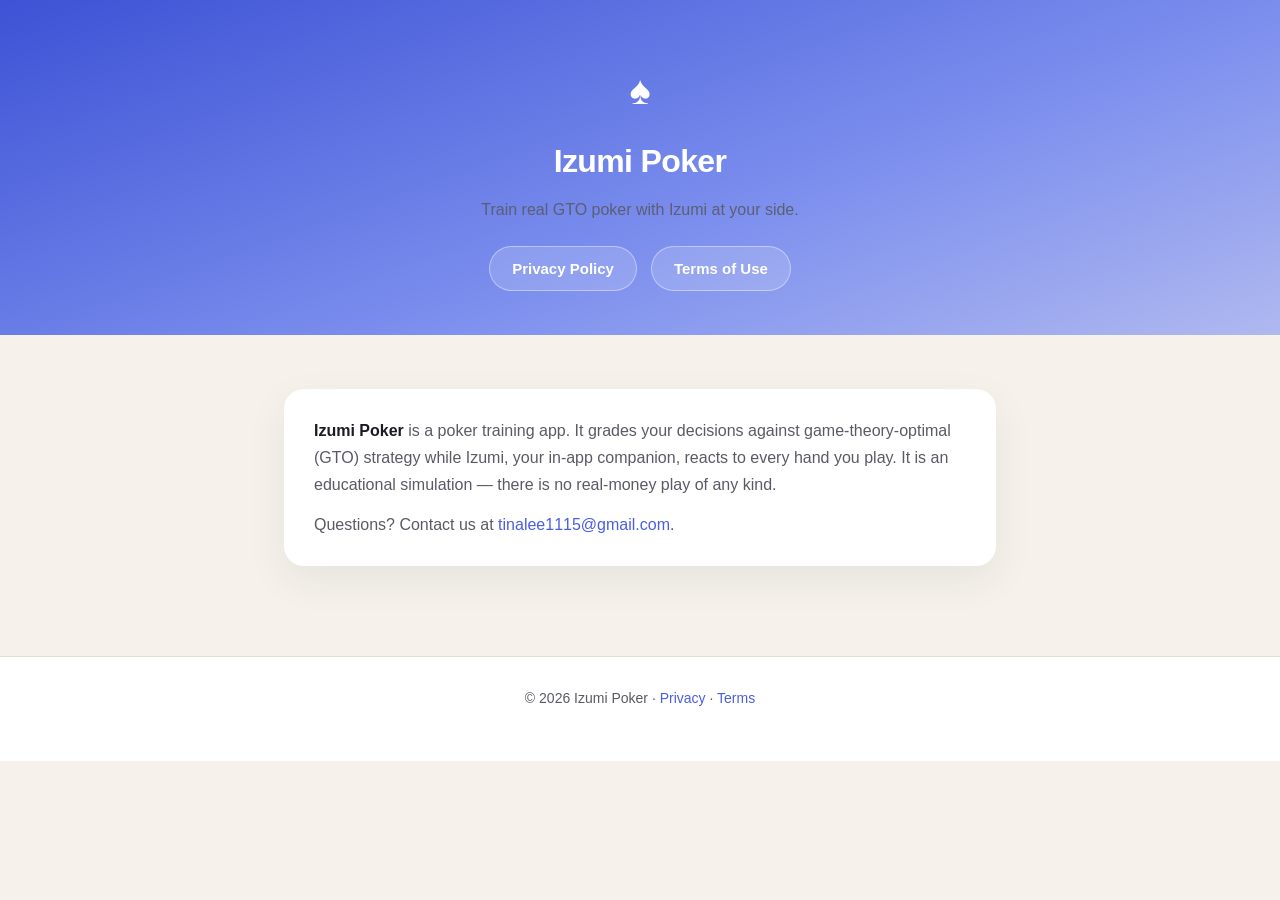
==== izumi-poker/index.html @ 0614783a "Move site under /izumi-poker with root redirect" ====
<!DOCTYPE html>
<html lang="en">
<head>
<meta charset="UTF-8">
<meta name="viewport" content="width=device-width, initial-scale=1.0">
<title>Izumi Poker — Legal</title>
<link rel="stylesheet" href="style.css">
</head>
<body>
<div class="hero">
  <span class="spade">♠</span>
  <h1>Izumi Poker</h1>
  <p>Train real GTO poker with Izumi at your side.</p>
  <div class="nav">
    <a href="privacy.html">Privacy Policy</a>
    <a href="terms.html">Terms of Use</a>
  </div>
</div>
<main>
  <div class="card">
    <p><b>Izumi Poker</b> is a poker training app. It grades your decisions against
    game-theory-optimal (GTO) strategy while Izumi, your in-app companion, reacts to every
    hand you play. It is an educational simulation — there is no real-money play of any kind.</p>
    <p style="margin-top:12px">Questions? Contact us at
    <a href="mailto:tinalee1115@gmail.com">tinalee1115@gmail.com</a>.</p>
  </div>
</main>
<footer>© 2026 Izumi Poker · <a href="privacy.html">Privacy</a> · <a href="terms.html">Terms</a></footer>
</body>
</html>
---- izumi-poker/style.css ----
:root{
  --periwinkle:#4A5FE0; --sky:#A7B4F2; --coral:#F2764A;
  --cloud:#F6F2EB; --ink:#1B1B24; --muted:#5A5A66; --line:#E5DFD2;
}
*{box-sizing:border-box;margin:0;padding:0}
body{
  font-family:-apple-system,BlinkMacSystemFont,"Segoe UI",Roboto,"Hiragino Sans","Noto Sans JP",sans-serif;
  background:var(--cloud); color:var(--ink); line-height:1.7;
}
.hero{
  background:linear-gradient(160deg,#3D52D5 0%,#7C8FEE 60%,#C9CDF0 120%);
  color:#fff; padding:56px 24px 44px; text-align:center;
}
.hero .spade{font-size:40px; display:block; margin-bottom:10px}
.hero h1{font-size:32px; font-weight:800; letter-spacing:-.02em}
.hero p{margin-top:8px; opacity:.9; font-size:16px}
main{max-width:760px; margin:0 auto; padding:36px 24px 72px}
h2{font-size:22px; margin:36px 0 10px; letter-spacing:-.01em}
h2:first-of-type{margin-top:0}
p,li{color:var(--muted); font-size:16px}
b,strong{color:var(--ink)}
ul{padding-left:22px; margin:10px 0}
li{margin:6px 0}
a{color:var(--periwinkle); text-decoration:none}
a:hover{text-decoration:underline}
.updated{font-size:14px; color:var(--muted); margin-bottom:28px}
.card{
  background:#fff; border-radius:20px; padding:28px 30px; margin:18px 0;
  box-shadow:0 14px 40px rgba(27,27,36,.07);
}
.nav{display:flex; gap:14px; justify-content:center; margin-top:22px; flex-wrap:wrap}
.nav a{
  background:rgba(255,255,255,.16); border:1px solid rgba(255,255,255,.4);
  color:#fff; border-radius:999px; padding:9px 22px; font-weight:600; font-size:15px;
}
.nav a:hover{background:rgba(255,255,255,.28); text-decoration:none}
footer{
  text-align:center; padding:30px 24px 50px; color:var(--muted); font-size:14px;
  border-top:1.5px solid var(--line); background:#fff;
}
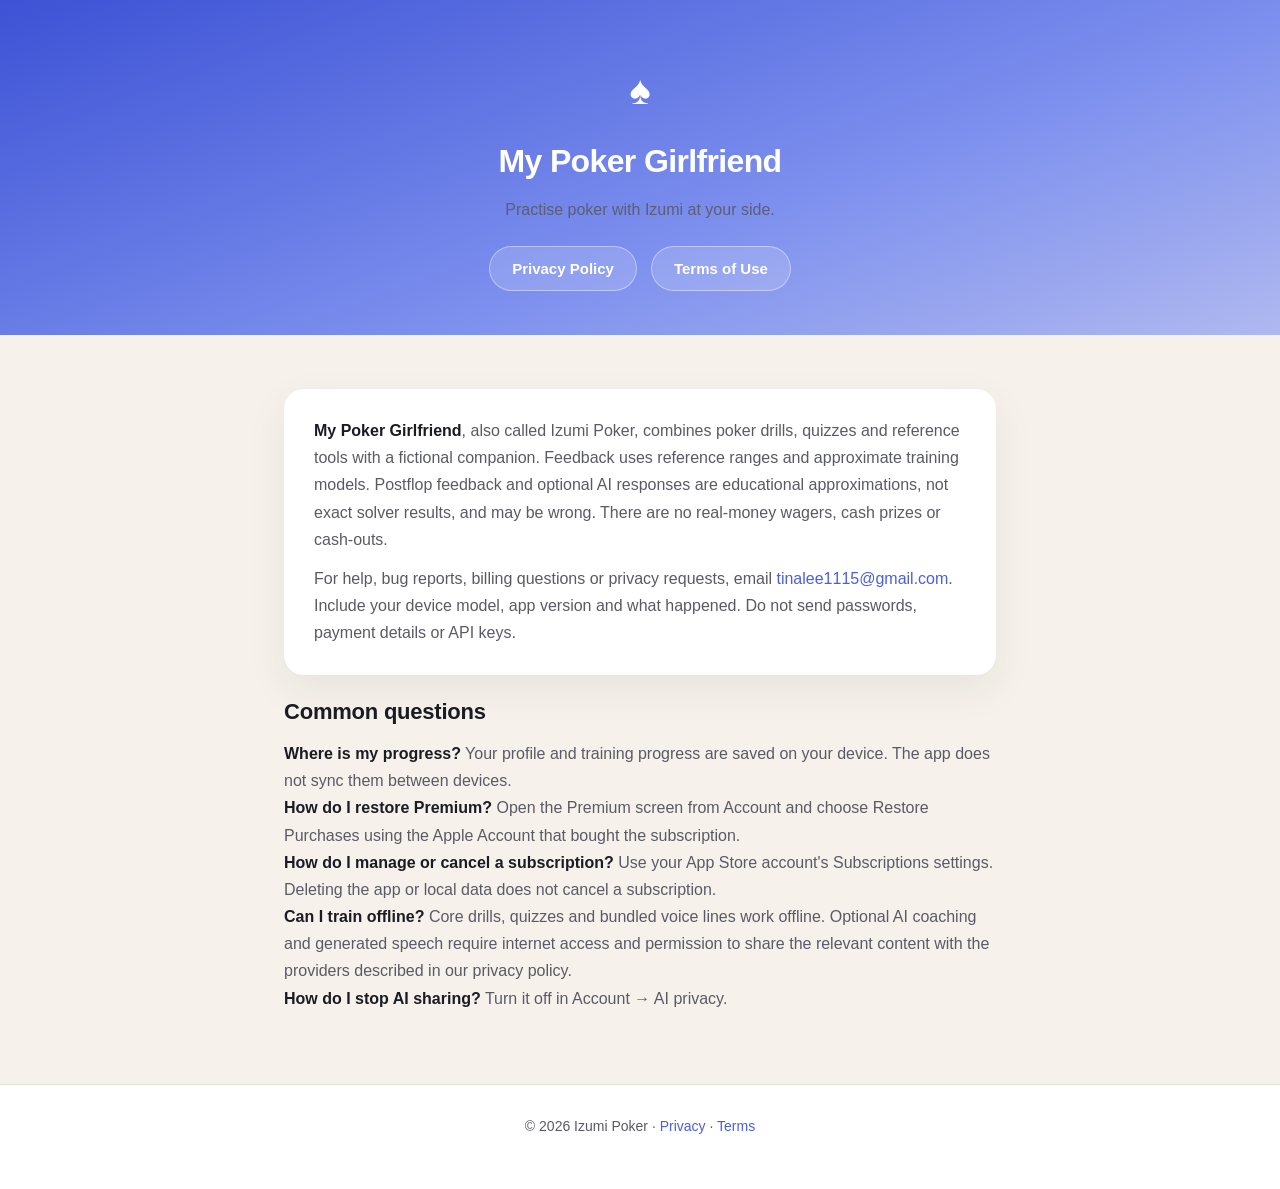
==== commit 2051253d: "Align poker support page with current training and AI behavior" ====
--- a/izumi-poker/index.html
+++ b/izumi-poker/index.html
@@ -3,14 +3,14 @@
 <head>
 <meta charset="UTF-8">
 <meta name="viewport" content="width=device-width, initial-scale=1.0">
-<title>Izumi Poker — Legal</title>
+<title>My Poker Girlfriend — Support</title>
 <link rel="stylesheet" href="style.css">
 </head>
 <body>
 <div class="hero">
   <span class="spade">♠</span>
-  <h1>Izumi Poker</h1>
-  <p>Train real GTO poker with Izumi at your side.</p>
+  <h1>My Poker Girlfriend</h1>
+  <p>Practise poker with Izumi at your side.</p>
   <div class="nav">
     <a href="privacy.html">Privacy Policy</a>
     <a href="terms.html">Terms of Use</a>
@@ -18,12 +18,27 @@
 </div>
 <main>
   <div class="card">
-    <p><b>Izumi Poker</b> is a poker training app. It grades your decisions against
-    game-theory-optimal (GTO) strategy while Izumi, your in-app companion, reacts to every
-    hand you play. It is an educational simulation — there is no real-money play of any kind.</p>
-    <p style="margin-top:12px">Questions? Contact us at
-    <a href="mailto:tinalee1115@gmail.com">tinalee1115@gmail.com</a>.</p>
+    <p><b>My Poker Girlfriend</b>, also called Izumi Poker, combines poker drills,
+    quizzes and reference tools with a fictional companion. Feedback uses reference
+    ranges and approximate training models. Postflop feedback and optional AI responses
+    are educational approximations, not exact solver results, and may be wrong.
+    There are no real-money wagers, cash prizes or cash-outs.</p>
+    <p style="margin-top:12px">For help, bug reports, billing questions or privacy requests,
+    email <a href="mailto:tinalee1115@gmail.com">tinalee1115@gmail.com</a>.
+    Include your device model, app version and what happened. Do not send passwords,
+    payment details or API keys.</p>
   </div>
+  <h2>Common questions</h2>
+  <p><b>Where is my progress?</b> Your profile and training progress are saved on your
+  device. The app does not sync them between devices.</p>
+  <p><b>How do I restore Premium?</b> Open the Premium screen from Account and choose
+  Restore Purchases using the Apple Account that bought the subscription.</p>
+  <p><b>How do I manage or cancel a subscription?</b> Use your App Store account's
+  Subscriptions settings. Deleting the app or local data does not cancel a subscription.</p>
+  <p><b>Can I train offline?</b> Core drills, quizzes and bundled voice lines work offline.
+  Optional AI coaching and generated speech require internet access and permission to
+  share the relevant content with the providers described in our privacy policy.</p>
+  <p><b>How do I stop AI sharing?</b> Turn it off in Account → AI privacy.</p>
 </main>
 <footer>© 2026 Izumi Poker · <a href="privacy.html">Privacy</a> · <a href="terms.html">Terms</a></footer>
 </body>
